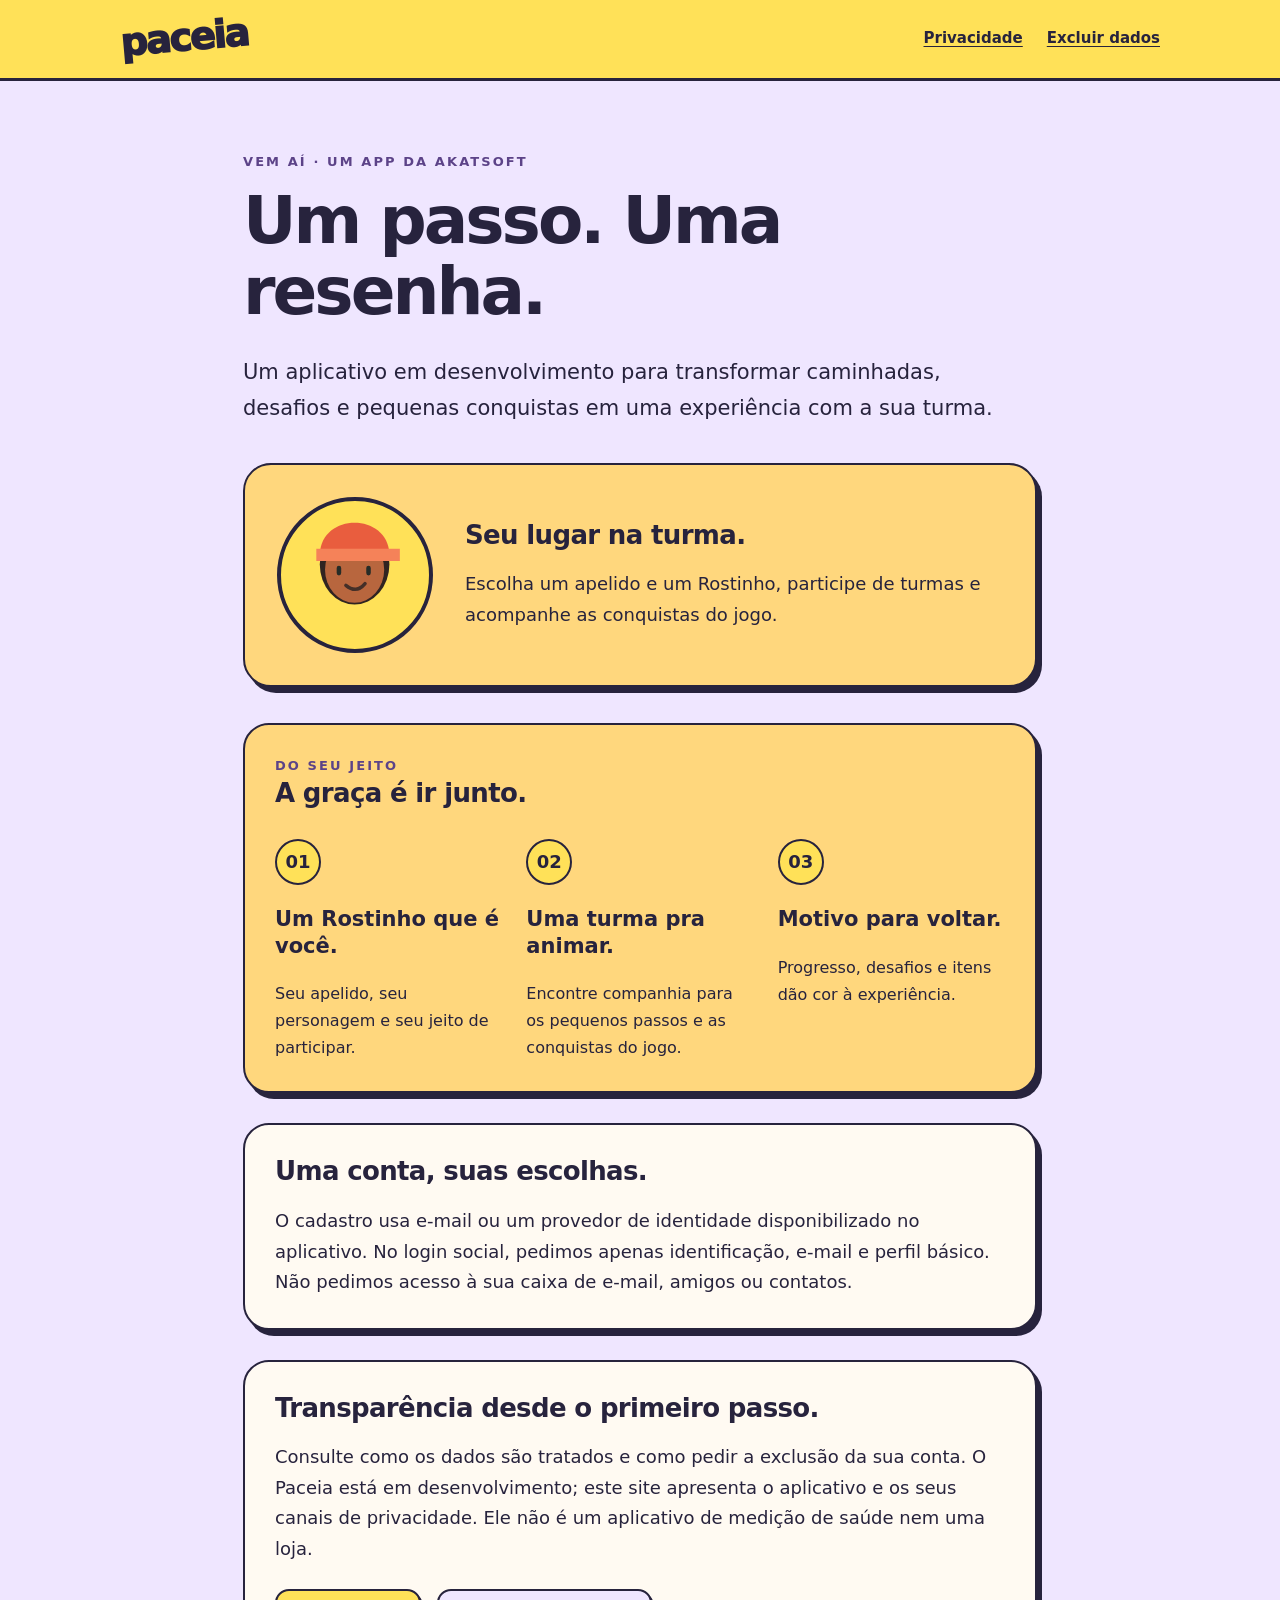
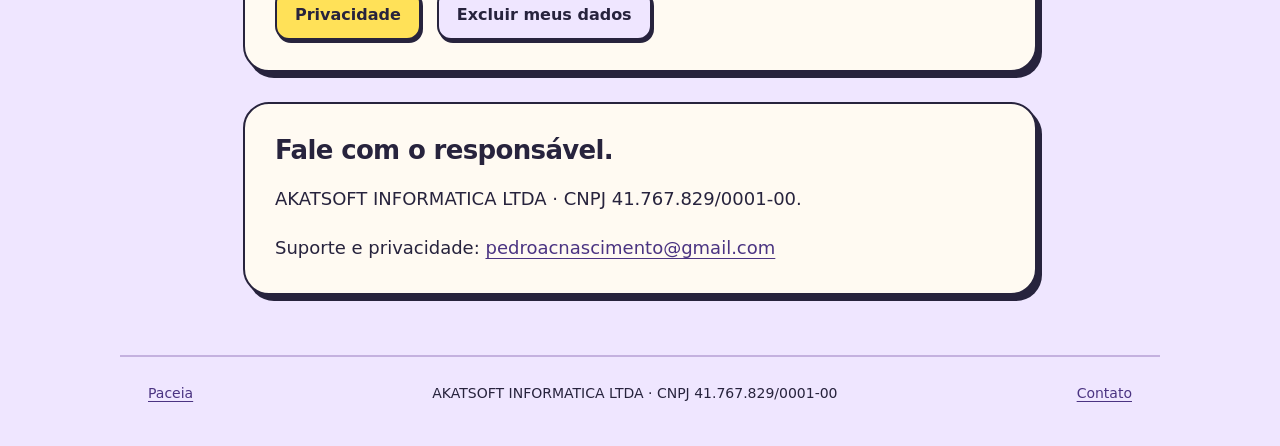
==== index.html @ fb6043ed "Publish Paceia institutional site under Akatsoft" ====
<!doctype html><html lang="pt-BR"><head><meta charset="utf-8"><meta name="viewport" content="width=device-width,initial-scale=1"><meta name="description" content="Paceia: conheça o aplicativo, sua privacidade e como excluir seus dados."><title>VEM AÍ · UM APP DA AKATSOFT — Paceia</title><link rel="icon" href="assets/caju.svg" type="image/svg+xml"><link rel="stylesheet" href="style.css"></head><body><a class="skip" href="#conteudo">Pular para o conteúdo</a><header><a class="brand" href="index.html" aria-label="Paceia, início">paceia</a><nav aria-label="Menu principal"><a href="privacidade.html">Privacidade</a><a href="excluir-dados.html">Excluir dados</a></nav></header><main id="conteudo"><p class="eyebrow">VEM AÍ · UM APP DA AKATSOFT</p><h1>Um passo. Uma resenha.</h1>
    <p class="lead">Um aplicativo em desenvolvimento para transformar caminhadas, desafios e pequenas conquistas em uma experiência com a sua turma.</p>
    <div class="hero-art"><img src="assets/caju.svg" alt="Caju, um dos Rostinhos do Paceia" width="160" height="160"><div><h2>Seu lugar na turma.</h2><p>Escolha um apelido e um Rostinho, participe de turmas e acompanhe as conquistas do jogo.</p></div></div>
    <section class="steps"><p class="eyebrow">DO SEU JEITO</p><h2>A graça é ir junto.</h2><div class="feature-grid"><article><span class="number">01</span><h3>Um Rostinho que é você.</h3><p>Seu apelido, seu personagem e seu jeito de participar.</p></article><article><span class="number">02</span><h3>Uma turma pra animar.</h3><p>Encontre companhia para os pequenos passos e as conquistas do jogo.</p></article><article><span class="number">03</span><h3>Motivo para voltar.</h3><p>Progresso, desafios e itens dão cor à experiência.</p></article></div></section><section><h2>Uma conta, suas escolhas.</h2><p>O cadastro usa e-mail ou um provedor de identidade disponibilizado no aplicativo. No login social, pedimos apenas identificação, e-mail e perfil básico. Não pedimos acesso à sua caixa de e-mail, amigos ou contatos.</p></section>
    <section><h2>Transparência desde o primeiro passo.</h2><p>Consulte como os dados são tratados e como pedir a exclusão da sua conta. O Paceia está em desenvolvimento; este site apresenta o aplicativo e os seus canais de privacidade. Ele não é um aplicativo de medição de saúde nem uma loja.</p><div class="actions"><a class="button" href="privacidade.html">Privacidade</a><a class="button secondary" href="excluir-dados.html">Excluir meus dados</a></div></section>
    <section><h2>Fale com o responsável.</h2><p>AKATSOFT INFORMATICA LTDA · CNPJ 41.767.829/0001-00.</p><p>Suporte e privacidade: <a href="mailto:pedroacnascimento@gmail.com">pedroacnascimento@gmail.com</a></p></section></main><footer><a href="index.html">Paceia</a><span>AKATSOFT INFORMATICA LTDA · CNPJ 41.767.829/0001-00</span><a href="mailto:pedroacnascimento@gmail.com">Contato</a></footer></body></html>
---- style.css ----
:root {
  color-scheme: light;
  --ink: #27233d;
  --ground: #efe6ff;
  --sun: #ffe158;
  --paper: #fffaf2;
  --coral: #e95d3e;
}
* {
  box-sizing: border-box;
}
body {
  margin: 0;
  background: var(--ground);
  color: var(--ink);
  font:
    18px/1.7 system-ui,
    -apple-system,
    BlinkMacSystemFont,
    'Segoe UI',
    sans-serif;
}
a {
  color: #4b3482;
  text-underline-offset: 0.2em;
}
a:focus-visible,
button:focus-visible {
  outline: 3px solid #733edf;
  outline-offset: 5px;
}
header {
  background: var(--sun);
  border-bottom: 3px solid var(--ink);
  padding: 18px max(24px, calc((100vw - 1040px) / 2));
  display: flex;
  gap: 24px;
  align-items: center;
  justify-content: space-between;
}
.brand {
  font-size: 38px;
  line-height: 1.1;
  font-weight: 950;
  letter-spacing: -2px;
  color: var(--ink);
  text-decoration: none;
  transform: rotate(-5deg);
}
nav {
  display: flex;
  gap: 24px;
  font-size: 15px;
  font-weight: 700;
}
nav a {
  color: var(--ink);
}
main {
  max-width: 850px;
  margin: auto;
  padding: 70px 28px 60px;
}
h1 {
  font-size: clamp(38px, 6vw, 66px);
  line-height: 1.08;
  letter-spacing: -0.045em;
  margin: 12px 0 28px;
  font-weight: 900;
  max-width: 750px;
}
h2 {
  font-size: 26px;
  line-height: 1.25;
  letter-spacing: -0.025em;
  margin: 0 0 18px;
}
.eyebrow {
  font-size: 13px;
  letter-spacing: 0.16em;
  font-weight: 850;
  margin: 0;
  color: #5c4388;
}
.lead {
  font-size: 21px;
  max-width: 750px;
}
section {
  background: var(--paper);
  border: 2px solid var(--ink);
  border-radius: 26px;
  padding: 30px;
  margin-top: 30px;
  box-shadow: 5px 6px 0 var(--ink);
}
p {
  margin: 0 0 18px;
}
p:last-child {
  margin-bottom: 0;
}
.hero-art {
  display: flex;
  align-items: center;
  gap: 30px;
  padding: 30px;
  background: #ffd77d;
  border: 2px solid var(--ink);
  border-radius: 28px;
  margin: 36px 0;
  box-shadow: 5px 6px 0 var(--ink);
}
.hero-art img {
  flex: none;
  max-width: 35%;
  height: auto;
}
.actions {
  display: flex;
  flex-wrap: wrap;
  gap: 16px;
  margin-top: 24px;
}
.button {
  display: inline-block;
  background: var(--sun);
  color: var(--ink);
  border: 2px solid var(--ink);
  border-radius: 14px;
  padding: 10px 18px;
  text-decoration: none;
  font-size: 16px;
  font-weight: 800;
  box-shadow: 2px 3px 0 var(--ink);
}
.button:hover {
  transform: translateY(-2px);
}
.secondary {
  background: var(--ground);
}
ol {
  padding-left: 24px;
}
li {
  padding: 0 0 12px;
}
footer {
  max-width: 1040px;
  margin: auto;
  padding: 25px 28px 40px;
  border-top: 2px solid #c4b1df;
  display: flex;
  justify-content: space-between;
  gap: 18px;
  flex-wrap: wrap;
  font-size: 14px;
}
.skip {
  position: absolute;
  top: -100px;
  left: 20px;
  background: var(--paper);
  padding: 10px;
  z-index: 10;
}
.skip:focus {
  top: 10px;
}
@media (max-width: 560px) {
  header {
    padding: 20px;
    align-items: flex-start;
  }
  nav {
    font-size: 13px;
    gap: 12px;
    flex-wrap: wrap;
    justify-content: flex-end;
  }
  .brand {
    font-size: 32px;
  }
  main {
    padding: 45px 20px 50px;
  }
  section {
    padding: 24px 20px;
  }
  .hero-art {
    padding: 24px 20px;
    gap: 20px;
  }
  .hero-art h2 {
    font-size: 23px;
  }
  .hero-art img {
    width: 110px;
  }
  .lead {
    font-size: 19px;
  }
  .actions {
    flex-direction: column;
    align-items: flex-start;
  }
  .button {
    font-size: 15px;
  }
  footer {
    padding: 24px 20px;
  }
}
@media (prefers-reduced-motion: reduce) {
  .button:hover {
    transform: none;
  }
}
@media print {
  header,
  footer,
  .skip,
  .actions {
    display: none;
  }
  body {
    background: white;
    font-size: 12pt;
  }
  main {
    max-width: none;
    padding: 0;
  }
  section,
  .hero-art {
    box-shadow: none;
    break-inside: avoid;
  }
  a {
    color: inherit;
  }
}
.feature-grid {
  display: grid;
  grid-template-columns: repeat(3, 1fr);
  gap: 24px;
  margin-top: 30px;
}
h3 {
  font-size: 21px;
  line-height: 1.25;
}
.number {
  display: inline-grid;
  place-items: center;
  width: 46px;
  height: 46px;
  border: 2px solid var(--ink);
  border-radius: 50%;
  background: var(--sun);
  font-weight: 900;
}
.feature-grid p {
  font-size: 16px;
}
.steps {
  background: #ffd77d;
}
@media (max-width: 650px) {
  .feature-grid {
    grid-template-columns: 1fr;
    gap: 18px;
  }
}
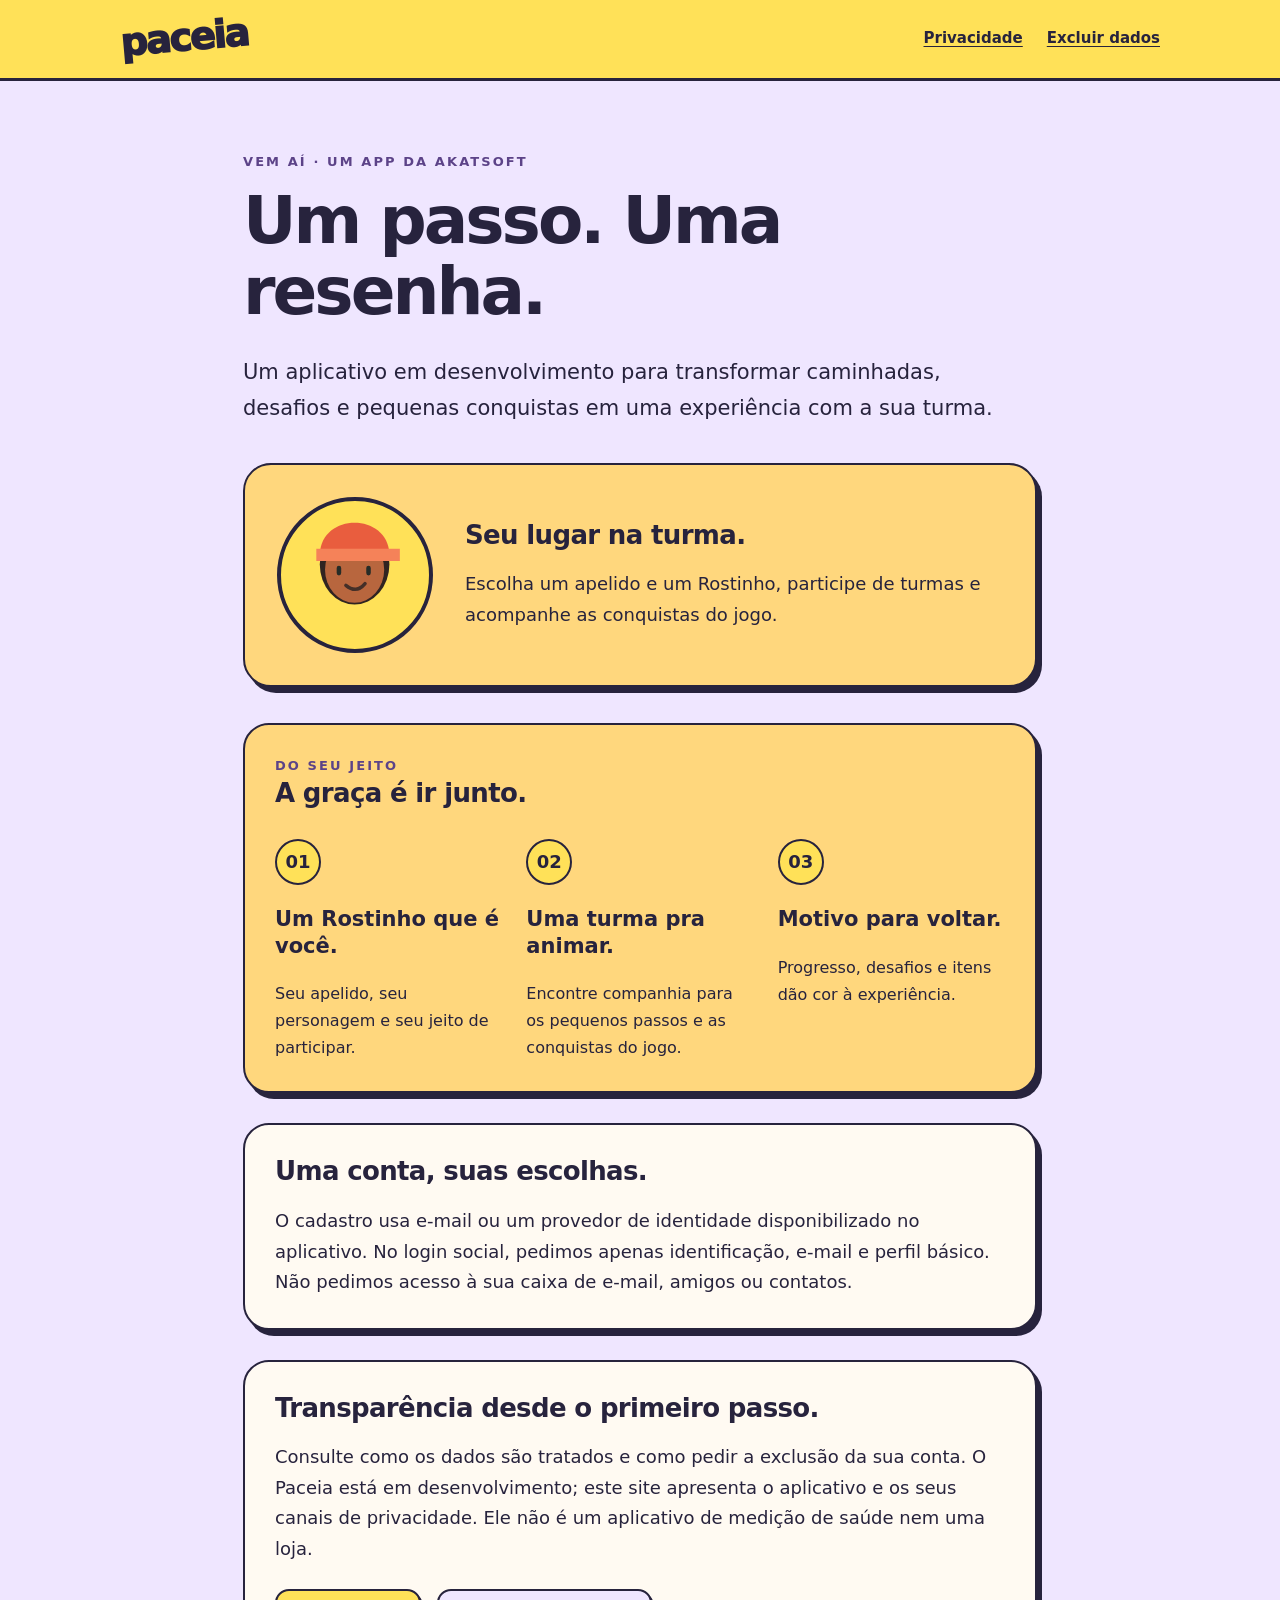
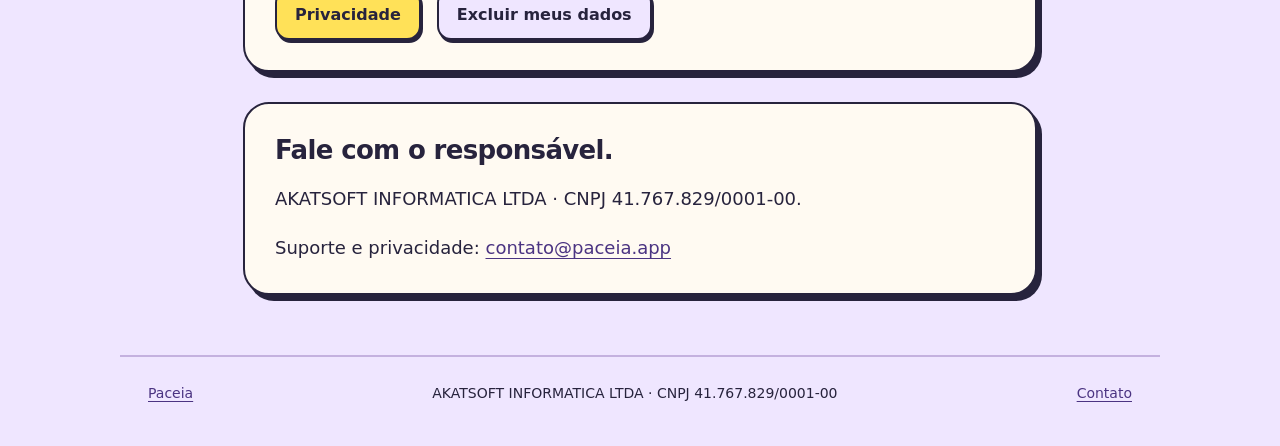
==== commit 9cfc26e8: "Update Akatsoft support contact and Apple data instructions" ====
--- a/index.html
+++ b/index.html
@@ -1,6 +1,6 @@
-<!doctype html><html lang="pt-BR"><head><meta charset="utf-8"><meta name="viewport" content="width=device-width,initial-scale=1"><meta name="description" content="Paceia: conheça o aplicativo, sua privacidade e como excluir seus dados."><title>VEM AÍ · UM APP DA AKATSOFT — Paceia</title><link rel="icon" href="assets/caju.svg" type="image/svg+xml"><link rel="stylesheet" href="style.css"></head><body><a class="skip" href="#conteudo">Pular para o conteúdo</a><header><a class="brand" href="index.html" aria-label="Paceia, início">paceia</a><nav aria-label="Menu principal"><a href="privacidade.html">Privacidade</a><a href="excluir-dados.html">Excluir dados</a></nav></header><main id="conteudo"><p class="eyebrow">VEM AÍ · UM APP DA AKATSOFT</p><h1>Um passo. Uma resenha.</h1>
+<!doctype html><html lang="pt-BR"><head><meta charset="utf-8"><meta name="viewport" content="width=device-width,initial-scale=1"><meta name="description" content="Paceia: conheça o aplicativo, sua privacidade e como excluir seus dados."><title>VEM AÍ · UM APP DA AKATSOFT — Paceia</title><link rel="icon" href="assets/caju.svg" type="image/svg+xml"><link rel="stylesheet" href="style.css"></head><body><a class="skip" href="#conteudo">Pular para o conteúdo</a><header><a class="brand" href="index.html" aria-label="Paceia, início">paceia</a><nav aria-label="Menu principal"><a href="privacidade.html">Privacidade</a><a href="excluir-dados.html">Excluir dados</a></nav></header><main id="conteudo" tabindex="-1"><p class="eyebrow">VEM AÍ · UM APP DA AKATSOFT</p><h1>Um passo. Uma resenha.</h1>
     <p class="lead">Um aplicativo em desenvolvimento para transformar caminhadas, desafios e pequenas conquistas em uma experiência com a sua turma.</p>
     <div class="hero-art"><img src="assets/caju.svg" alt="Caju, um dos Rostinhos do Paceia" width="160" height="160"><div><h2>Seu lugar na turma.</h2><p>Escolha um apelido e um Rostinho, participe de turmas e acompanhe as conquistas do jogo.</p></div></div>
     <section class="steps"><p class="eyebrow">DO SEU JEITO</p><h2>A graça é ir junto.</h2><div class="feature-grid"><article><span class="number">01</span><h3>Um Rostinho que é você.</h3><p>Seu apelido, seu personagem e seu jeito de participar.</p></article><article><span class="number">02</span><h3>Uma turma pra animar.</h3><p>Encontre companhia para os pequenos passos e as conquistas do jogo.</p></article><article><span class="number">03</span><h3>Motivo para voltar.</h3><p>Progresso, desafios e itens dão cor à experiência.</p></article></div></section><section><h2>Uma conta, suas escolhas.</h2><p>O cadastro usa e-mail ou um provedor de identidade disponibilizado no aplicativo. No login social, pedimos apenas identificação, e-mail e perfil básico. Não pedimos acesso à sua caixa de e-mail, amigos ou contatos.</p></section>
     <section><h2>Transparência desde o primeiro passo.</h2><p>Consulte como os dados são tratados e como pedir a exclusão da sua conta. O Paceia está em desenvolvimento; este site apresenta o aplicativo e os seus canais de privacidade. Ele não é um aplicativo de medição de saúde nem uma loja.</p><div class="actions"><a class="button" href="privacidade.html">Privacidade</a><a class="button secondary" href="excluir-dados.html">Excluir meus dados</a></div></section>
-    <section><h2>Fale com o responsável.</h2><p>AKATSOFT INFORMATICA LTDA · CNPJ 41.767.829/0001-00.</p><p>Suporte e privacidade: <a href="mailto:pedroacnascimento@gmail.com">pedroacnascimento@gmail.com</a></p></section></main><footer><a href="index.html">Paceia</a><span>AKATSOFT INFORMATICA LTDA · CNPJ 41.767.829/0001-00</span><a href="mailto:pedroacnascimento@gmail.com">Contato</a></footer></body></html>+    <section><h2>Fale com o responsável.</h2><p>AKATSOFT INFORMATICA LTDA · CNPJ 41.767.829/0001-00.</p><p>Suporte e privacidade: <a href="mailto:contato@paceia.app">contato@paceia.app</a></p></section></main><footer><a href="index.html">Paceia</a><span>AKATSOFT INFORMATICA LTDA · CNPJ 41.767.829/0001-00</span><a href="mailto:contato@paceia.app">Contato</a></footer></body></html>
